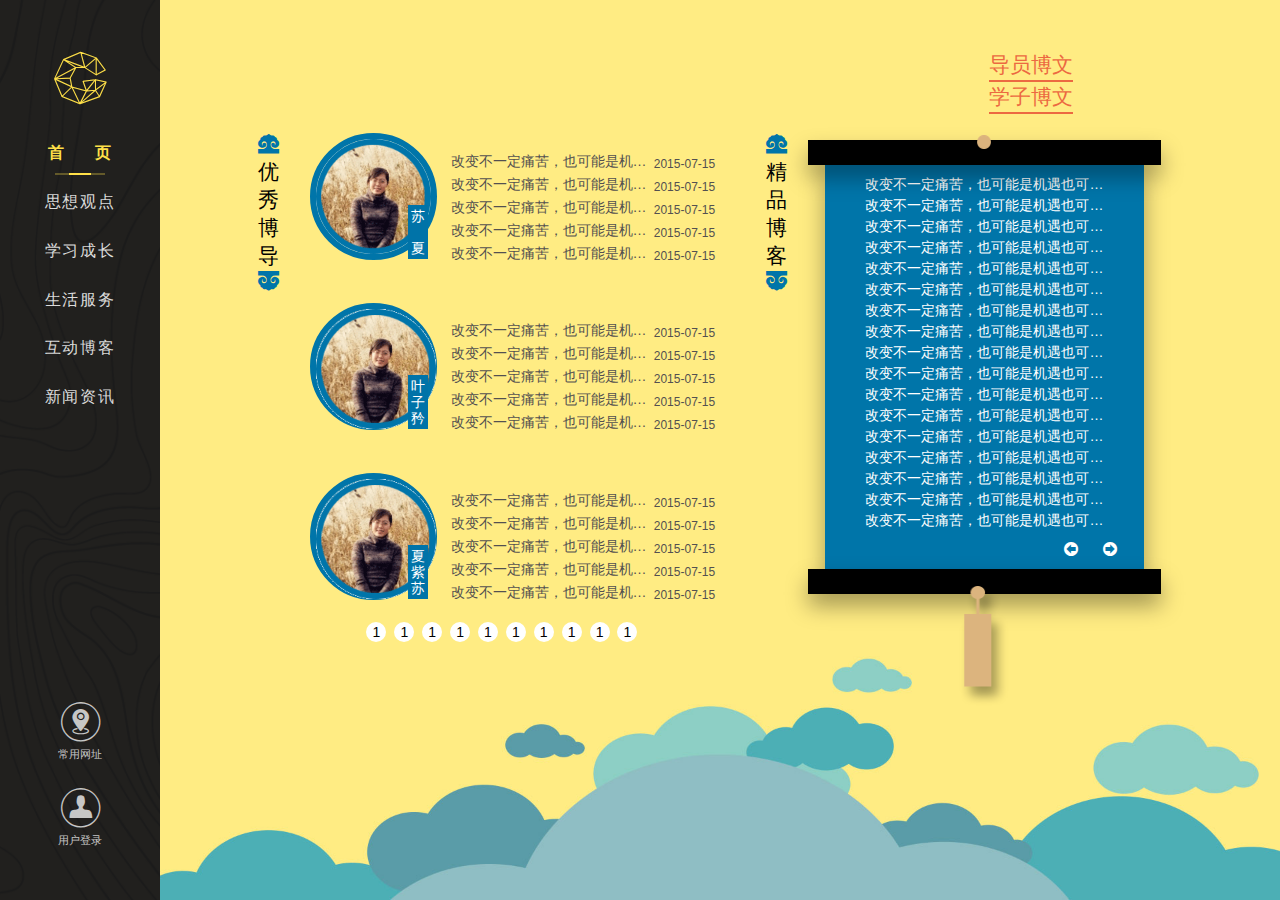
==== blog.html @ db9c63c5 "fix style blog" ====
<!DOCTYPE html>
<html lang="en">
<head>
  <meta charset="UTF-8">
  <meta http-equiv="X-UA-Compatible" content="IE=edge,chrome=1"/>
  <meta name="description" content="明理苑网络工作室"/>
  <meta name="keywords" content="明理苑,工大学子,学工部"/>
  <meta name="robots" content="index,follow"/>
  <meta name="viewport" content="initial-scale=1, maximum-scale=3, minimum-scale=1, user-scalable=no">
  <meta name="format-detection" content="telphone=no, email=no"/>
  <meta name="renderer" content="webkit">
  <meta http-equiv="X-UA-Compatible" content="IE=edge">
  <meta name="HandheldFriendly" content="true">
  <meta name="MobileOptimized" content="320">   
  <title>工大学子</title>
  <link rel="icon" href="images/index/favicon.ico">
  <link rel="stylesheet" href="css/style.css">
  <link rel="stylesheet" href="css/normalize.css">
  <link rel="stylesheet" href="css/font.css">
  <link rel="stylesheet" href="css/nav.css">
  <link rel="stylesheet" href="css/blog.css">
</head>
<body>
  <div class="nav">
    <div class="nav-logo">
      <a class="logo" href="#">
        <span class="icon-icon-logo" class="transition"></span>
      </a>
    </div>
    <ul>
      <li>
        <a href="index.html" id="active">首&nbsp;&nbsp;&nbsp;&nbsp;&nbsp;页</a>
        <span><span></span></span>
      </li>
      <li><a href="idea.html">思想观点</a></li>
      <li><a href="study.html">学习成长</a></li>
      <li><a href="service.html">生活服务</a></li>
      <li><a href="blog.html">互动博客</a></li>
      <li><a href="info.html">新闻资讯</a></li>
    </ul>
    <div class="nav-other">
      <a class="nav-other-one" href="special.html">
        <!-- <img src="./images/nav/sites.png" /> -->
        <span class="icon-icon-nav" id="other-icon"></span>
        <span>常用网址</span>
      </a>
      <a class="nav-other-one" href="#">
       <!--  <img src="./images/nav/user-login.png"/> -->
        <span class="icon-icon-user" id="other-icon"></span>
        <span>用户登录</span>
      </a>
    </div>
  </div>

  <div class="content m-content">
    <div class="m-main">
      <div class="m-toggle">
        <ul>
          <li>导员博文</li>
          <li>学子博文</li>
        </ul>
      </div>
      <div class="clearfloat"></div>
      <div class="m-main-content">
        <div class="m-left">
          <div class="m-blog-title">
            <span class="icon-icon-title-up icon-color"></span>
            <span>优秀博导</span>
            <span class="icon-icon-title-down icon-color"></span>
          </div>
          <div class="m-blog">
            <div class="m-blog-box">
              <div class="m-blog-content">
                <div class="m-blog-info">
                  <!-- <img class="m-blog-pic" src="images/blog/zhaopian.png"> -->
                  <div class="m-blog-name">
                    苏<br><br>夏
                  </div>
                </div>
                <div class="m-blog-list">
                  <ul>
                    <li>
                      <div class="m-blog-summary">
                        <span>改变不一定痛苦，也可能是机遇也可能是机遇</span>
                      </div>
                      <span class="m-blog-time">2015-07-15</span>
                    </li>
                    <li>
                      <div class="m-blog-summary">
                      <span>改变不一定痛苦，也可能是机遇也可能是机遇</span>
                      </div>
                      <span class="m-blog-time">2015-07-15</span>
                    </li>
                    <li>
                      <div class="m-blog-summary">
                      <span>改变不一定痛苦，也可能是机遇也可能是机遇</span>
                      </div>
                      <span class="m-blog-time">2015-07-15</span>
                    </li>
                    <li>
                      <div class="m-blog-summary">
                      <span>改变不一定痛苦，也可能是机遇也可能是机遇</span>
                      </div>
                      <span class="m-blog-time">2015-07-15</span>
                    </li>
                    <li>
                      <div class="m-blog-summary">
                      <span>改变不一定痛苦，也可能是机遇也可能是机遇</span>
                      </div>
                      <span class="m-blog-time">2015-07-15</span>
                    </li>
                  </ul>
                </div>
                <div class="clearfloat"></div>
              </div>
              <div class="m-blog-content">
                <div class="m-blog-info">
                  <img class="m-blog-pic" src="images/blog/zhaopian.png">
                  <div class="m-blog-name">
                    叶子矜
                  </div>
                </div>
                <div class="m-blog-list">
                  <ul>
                    <li>
                      <div class="m-blog-summary">
                      <span>改变不一定痛苦，也可能是机遇也可能是机遇</span>
                      </div>
                      <span class="m-blog-time">2015-07-15</span>
                    </li>
                    <li>
                      <div class="m-blog-summary">
                      <span>改变不一定痛苦，也可能是机遇也可能是机遇</span>
                      </div>
                      <span class="m-blog-time">2015-07-15</span>
                    </li>
                    <li>
                      <div class="m-blog-summary">
                      <span>改变不一定痛苦，也可能是机遇也可能是机遇</span>
                      </div>
                      <span class="m-blog-time">2015-07-15</span>
                    </li>
                    <li>
                      <div class="m-blog-summary">
                      <span>改变不一定痛苦，也可能是机遇也可能是机遇</span>
                      </div>
                      <span class="m-blog-time">2015-07-15</span>
                    </li>
                    <li>
                      <div class="m-blog-summary">
                      <span>改变不一定痛苦，也可能是机遇也可能是机遇</span>
                      </div>
                      <span class="m-blog-time">2015-07-15</span>
                    </li>
                  </ul>
                </div>
              </div>
              <div class="m-blog-content">
                <div class="m-blog-info">
                  <img class="m-blog-pic" src="images/blog/zhaopian.png">
                  <div class="m-blog-name">
                    夏紫苏
                  </div>
                </div>
                <div class="m-blog-list">
                  <ul>
                    <li>
                      <div class="m-blog-summary">
                      <span>改变不一定痛苦，也可能是机遇也可能是机遇</span>
                      </div>
                      <span class="m-blog-time">2015-07-15</span>
                    </li>
                    <li>
                      <div class="m-blog-summary">
                      <span>改变不一定痛苦，也可能是机遇也可能是机遇</span>
                      </div>
                      <span class="m-blog-time">2015-07-15</span>
                    </li>
                    <li>
                      <div class="m-blog-summary">
                      <span>改变不一定痛苦，也可能是机遇也可能是机遇</span>
                      </div>
                      <span class="m-blog-time">2015-07-15</span>
                    </li>
                    <li>
                      <div class="m-blog-summary">
                      <span>改变不一定痛苦，也可能是机遇也可能是机遇</span>
                      </div>
                      <span class="m-blog-time">2015-07-15</span>
                    </li>
                    <li>
                      <div class="m-blog-summary">
                      <span>改变不一定痛苦，也可能是机遇也可能是机遇</span>
                      </div>
                      <span class="m-blog-time">2015-07-15</span>
                    </li>
                  </ul>
                </div>
              </div>
            </div>
            <p class="m-blog-num">
              <span>1</span>
              <span>1</span>
              <span>1</span>
              <span>1</span>
              <span>1</span>
              <span>1</span>
              <span>1</span>
              <span>1</span>
              <span>1</span>
              <span>1</span>
            </p>
          </div>  
        </div>
        <div class="m-right">
          <div class="m-blog-title">
            <span class="icon-icon-title-up icon-color"></span>
            <span>精品博客</span>
            <span class="icon-icon-title-down icon-color"></span>
          </div>
          <div class="m-blog m-blog-news">
            <div class="m-news">
              <div class="m-news-axis">
                <img class="m-news-cicle" src="images/idea/circle.png">
              </div>
              <div class="m-news-content">
                <ul> 
                  <li class="m-blog-summary m-news-title">改变不一定痛苦，也可能是机遇也可能是机遇</li>  
                  <li class="m-blog-summary m-news-title">改变不一定痛苦，也可能是机遇也可能是机遇</li>  
                  <li class="m-blog-summary m-news-title">改变不一定痛苦，也可能是机遇也可能是机遇</li>  
                  <li class="m-blog-summary m-news-title">改变不一定痛苦，也可能是机遇也可能是机遇</li>  
                  <li class="m-blog-summary m-news-title">改变不一定痛苦，也可能是机遇也可能是机遇</li>  
                  <li class="m-blog-summary m-news-title">改变不一定痛苦，也可能是机遇也可能是机遇</li>  
                  <li class="m-blog-summary m-news-title">改变不一定痛苦，也可能是机遇也可能是机遇</li>
                  <li class="m-blog-summary m-news-title">改变不一定痛苦，也可能是机遇也可能是机遇</li>
                  <li class="m-blog-summary m-news-title">改变不一定痛苦，也可能是机遇也可能是机遇</li>
                  <li class="m-blog-summary m-news-title">改变不一定痛苦，也可能是机遇也可能是机遇</li>
                  <li class="m-blog-summary m-news-title">改变不一定痛苦，也可能是机遇也可能是机遇</li>
                  <li class="m-blog-summary m-news-title">改变不一定痛苦，也可能是机遇也可能是机遇</li>
                  <li class="m-blog-summary m-news-title">改变不一定痛苦，也可能是机遇也可能是机遇</li>
                  <li class="m-blog-summary m-news-title">改变不一定痛苦，也可能是机遇也可能是机遇</li>
                  <li class="m-blog-summary m-news-title">改变不一定痛苦，也可能是机遇也可能是机遇</li>
                  <li class="m-blog-summary m-news-title">改变不一定痛苦，也可能是机遇也可能是机遇</li>
                  <li class="m-blog-summary m-news-title">改变不一定痛苦，也可能是机遇也可能是机遇</li>
                </ul>
                <div class="m-news-page">
                  <span class="icon-icon-enter-left">&nbsp;&nbsp;&nbsp;</span>
                  <span class="icon-icon-enter-right">&nbsp;&nbsp;</span>
                </div>  
              </div>
              <div class="m-news-down">
                <div class="m-news-axis"></div>
                <img class="m-news-silk" src="images/idea/silk.png">
              </div>
            </div>
        </div>
          </div>  
        </div>
        <div class="clearfloat"></div>
      </div>
    </div>
  </div>
</body>
<script src="./js/jquery-1.11.3.min.js"></script>
<script src="js/index.js"></script>
</html>
---- css/style.css ----
@font-face {
	font-family: 'icomoon';
	src:url('fonts/icomoon.eot?7fspjt');
	src:url('fonts/icomoon.eot?7fspjt#iefix') format('embedded-opentype'),
		url('fonts/icomoon.ttf?7fspjt') format('truetype'),
		url('fonts/icomoon.woff?7fspjt') format('woff'),
		url('fonts/icomoon.svg?7fspjt#icomoon') format('svg');
	font-weight: normal;
	font-style: normal;
}

[class^="icon-"], [class*=" icon-"] {
	font-family: 'icomoon';
	speak: none;
	font-style: normal;
	font-weight: normal;
	font-variant: normal;
	text-transform: none;
	line-height: 1;

	/* Better Font Rendering =========== */
	-webkit-font-smoothing: antialiased;
	-moz-osx-font-smoothing: grayscale;
}

.icon-icon-enter-left:before {
	content: "\e80c";
}
.icon-icon-nav:before {
	content: "\e837";
}
.icon-icon-user:before {
	content: "\e839";
}
.icon-icon-logo:before {
	content: "\e836";
}
.icon-bg-biao:before {
	content: "\e800";
}
.icon-bg-hong:before {
	content: "\e801";
}
.icon-bg-qing:before {
	content: "\e802";
}
.icon-bg-siren:before {
	content: "\e803";
}
.icon-bg-xian:before {
	content: "\e804";
}
.icon-bg-yi:before {
	content: "\e805";
}
.icon-bg-ying:before {
	content: "\e806";
}
.icon-flower-fuwu:before {
	content: "\e807";
}
.icon-flower-guandian:before {
	content: "\e808";
}
.icon-flower-hudong:before {
	content: "\e809";
}
.icon-flower-xuexi:before {
	content: "\e80a";
}
.icon-flower-zixun:before {
	content: "\e80b";
}
.icon-icon-enter-right:before {
	content: "\e80d";
}
.icon-icon-title-down:before {
	content: "\e80e";
}
.icon-icon-title-left:before {
	content: "\e80f";
}
.icon-icon-title-right:before {
	content: "\e810";
}
.icon-icon-title-up:before {
	content: "\e811";
}
.icon-logo:before {
	content: "\e812";
}
.icon-wave-back .path1:before {
	content: "\e813";
	color: rgb(126, 206, 244);
}
.icon-wave-back .path2:before {
	content: "\e814";
	margin-left: -1em;
	color: rgb(0, 104, 183);
}
.icon-wave-back .path3:before {
	content: "\e815";
	margin-left: -1em;
	color: rgb(126, 206, 244);
}
.icon-wave-back .path4:before {
	content: "\e816";
	margin-left: -1em;
	color: rgb(0, 104, 183);
}
.icon-wave-back .path5:before {
	content: "\e817";
	margin-left: -1em;
	color: rgb(126, 206, 244);
}
.icon-wave-back .path6:before {
	content: "\e818";
	margin-left: -1em;
	color: rgb(0, 104, 183);
}
.icon-wave-back .path7:before {
	content: "\e819";
	margin-left: -1em;
	color: rgb(126, 206, 244);
}
.icon-wave-back .path8:before {
	content: "\e81a";
	margin-left: -1em;
	color: rgb(0, 104, 183);
}
.icon-wave-back .path9:before {
	content: "\e81b";
	margin-left: -1em;
	color: rgb(126, 206, 244);
}
.icon-wave-back .path10:before {
	content: "\e81c";
	margin-left: -1em;
	color: rgb(0, 104, 183);
}
.icon-wave-back .path11:before {
	content: "\e81d";
	margin-left: -1em;
	color: rgb(126, 206, 244);
}
.icon-wave-back .path12:before {
	content: "\e83a";
	margin-left: -1em;
	color: rgb(0, 104, 183);
}
.icon-wave-front .path1:before {
	content: "\e81e";
	color: rgb(255, 255, 255);
}
.icon-wave-front .path2:before {
	content: "\e81f";
	margin-left: -1em;
	color: rgb(0, 183, 238);
}
.icon-wave-front .path3:before {
	content: "\e820";
	margin-left: -1em;
	color: rgb(255, 255, 255);
}
.icon-wave-front .path4:before {
	content: "\e821";
	margin-left: -1em;
	color: rgb(0, 183, 238);
}
.icon-wave-front .path5:before {
	content: "\e822";
	margin-left: -1em;
	color: rgb(255, 255, 255);
}
.icon-wave-front .path6:before {
	content: "\e823";
	margin-left: -1em;
	color: rgb(0, 183, 238);
}
.icon-wave-front .path7:before {
	content: "\e824";
	margin-left: -1em;
	color: rgb(255, 255, 255);
}
.icon-wave-front .path8:before {
	content: "\e825";
	margin-left: -1em;
	color: rgb(0, 183, 238);
}
.icon-wave-front .path9:before {
	content: "\e826";
	margin-left: -1em;
	color: rgb(255, 255, 255);
}
.icon-wave-front .path10:before {
	content: "\e827";
	margin-left: -1em;
	color: rgb(0, 183, 238);
}
.icon-wave-front .path11:before {
	content: "\e828";
	margin-left: -1em;
	color: rgb(255, 255, 255);
}
.icon-wave-front .path12:before {
	content: "\e829";
	margin-left: -1em;
	color: rgb(0, 183, 238);
}
.icon-wave-middle .path1:before {
	content: "\e82a";
	color: rgb(191, 234, 255);
}
.icon-wave-middle .path2:before {
	content: "\e82b";
	margin-left: -1em;
	color: rgb(68, 138, 202);
}
.icon-wave-middle .path3:before {
	content: "\e82c";
	margin-left: -1em;
	color: rgb(191, 234, 255);
}
.icon-wave-middle .path4:before {
	content: "\e82d";
	margin-left: -1em;
	color: rgb(68, 138, 202);
}
.icon-wave-middle .path5:before {
	content: "\e82e";
	margin-left: -1em;
	color: rgb(191, 234, 255);
}
.icon-wave-middle .path6:before {
	content: "\e82f";
	margin-left: -1em;
	color: rgb(68, 138, 202);
}
.icon-wave-middle .path7:before {
	content: "\e830";
	margin-left: -1em;
	color: rgb(191, 234, 255);
}
.icon-wave-middle .path8:before {
	content: "\e831";
	margin-left: -1em;
	color: rgb(68, 138, 202);
}
.icon-wave-middle .path9:before {
	content: "\e832";
	margin-left: -1em;
	color: rgb(191, 234, 255);
}
.icon-wave-middle .path10:before {
	content: "\e833";
	margin-left: -1em;
	color: rgb(68, 138, 202);
}
.icon-wave-middle .path11:before {
	content: "\e834";
	margin-left: -1em;
	color: rgb(191, 234, 255);
}
.icon-wave-middle .path12:before {
	content: "\e835";
	margin-left: -1em;
	color: rgb(68, 138, 202);
}
.icon-icon-arrow:before {
	content: "\e838";
}
---- css/font.css ----
/*
@author susan
@time 2015.10.11
@des mly hfut
*/
html {font-size:10px}

/*width query*/
@media screen and (min-width:1020px) and (max-width:1199px) {
    html {
        font-size: 10px
    }
}
  
@media screen and (min-width:1200px) and (max-width:1269px) {
    html {
        font-size: 11px
    }
}
 
@media screen and (min-width:1270px) and (max-width:1400px) {
    html {
        font-size: 12px
    }
}
 
@media screen and (min-width:1400px) and (max-width:1489px) {
    html {
        font-size: 13px
    }
}
 
@media screen and (min-width:1490px) and (max-width:1549px) {
    html {
        font-size: 13.5px
    }
}
 
@media screen and (min-width:1550px) and (max-width:1589px) {
    html {
        font-size: 14px
    }
}

@media screen and (min-width:1590px) and (max-width:1629px) {
    html {
        font-size: 14.5px
    }
}
 
@media screen and (min-width:1630px) and (max-width:1679px) {
    html {
        font-size: 15px
    }
}

@media screen and (min-width:1680px) and (max-width:1749px) {
    html {
        font-size: 15.5px
    }
}
 
@media screen and (min-width:1750px) and (min-height:810px) {
    html {
        font-size: 16px
    }
}

/*height query*/

@media screen and (min-height:0px) and (max-height:719px) {
    html {
        font-size: 10px
    }
}
  
@media screen and (min-height:720px) and (max-height:759px) {
    html {
        font-size: 11px
    }
}
 
@media screen and (min-height:760px) and (max-height:799px) {
    html {
        font-size: 12px
    }
}
 
@media screen and (min-height:800px) and (max-height:839px) {
    html {
        font-size: 13px
    }
}
 
@media screen and (min-height:840px) and (max-height:879px) {
    html {
        font-size: 13.5px
    }
}
 
@media screen and (min-height:880px) and (max-height:919px) {
    html {
        font-size: 14px
    }
}

@media screen and (min-height:920px) and (max-height:959px) {
    html {
        font-size: 14.5px
    }
}
  
@media screen and (min-height:960px) and (max-height:999px) {
    html {
        font-size: 15px
    }
}

@media screen and (min-height:1000px) and (max-height:1039px) {
    html {
        font-size: 15.5px
    }
}
 
@media screen and (min-height:1040px) {
    html {
        font-size: 16px
    }
}
---- css/nav.css ----
/*
@author yu
@time 2015.10.3
@des mly hfut
*/
/*
@changed by susan
@time 2015.10.11
@des mly hfut
*/
/*common css*/
html, body{width:100%;height:100%;/*min-height:700px;min-width:1200px;*/}
body{font-family: 'Microsoft YaHei', 'Source Sans Pro', 'Helvetica Neue', Helvetica, Arial, sans-serif;}
ul,li{list-style:none;}
a{text-decoration:none;}
/*page*/
.nav{
	width:12.5%;
	height:100%;
	background-image:url(../images/nav/nav_bg.png);
	background-size:cover;
	color:#bbb;float:left;
	position:relative;
	text-align: center;
}
.content{
	width:87.5%;
	height:100%;
	/*float:left;*/
	background-color:#eae4d4;
	margin-left: 12.5%;
	overflow: auto;
}
.main{
	margin:0 10%;
	width:80%;
	height:100%;
}
/*nav*/
.nav-logo{
	display:table;
	width:100%;
	height:11.58%;
}
.logo{
/*	margin:0 auto;
	margin-top:20.86%;
	height:10.5%;*/
	display:table-cell;
	vertical-align:bottom;
}
/*.logo img{
	width:48px;
	height:48px;
}*/
.logo span{
	font-family: 'icomoon';
	font-size:3.75em;
	color:#ffe048;
}
.nav ul{
	padding-left:0;
	margin-top:25%;
	margin-bottom: 0%;
	width:100%;
	height:38.42%;
}
.nav ul li{
	font-size:1.125em;
	font-weight: 200;
	text-align:center;
	margin:0 auto;
	margin-bottom:10.96%;
	width:100%;
	height:9.04%;
}
.nav ul li a{
	margin: 0 auto;
	display:block;
	width:inherit;
	height:inherit;
	color:rgba(255,255,255,0.85);
	line-height: 1.125em;
	letter-spacing: 0.1em;
	height: 90.91%;
	width: 100%;
}
.nav ul li span{
	margin: 0 auto;
	display:block;
	height: 9.09%;
	width: 31%;	
	background-color: rgba(255,224,72,0.3);
}
.nav ul li span span{
	margin: 0 auto;
	display:block;
	height: 100%;
	width: 43.75%;	
	background-color: #ffe048;
}
.nav ul li a:hover{
	color: #fff;
}
.nav-other{
	width: 100%;
	height: 19.37%;
	position:absolute;
	bottom:2.62%;
	left:0;
}
.nav-other-one{
	color:rgba(255,255,255,0.75);
	width:100%;
	margin:0 auto;
	text-align:center;
	height:43.75%;
	margin-bottom:6.25%;
	display:block;
}
.nav-other-one:hover{
	color: #fff;
}

/*.nav-other-one img{
	width:38px;
	height:38px;
	margin:0 auto;
	margin-bottom:3px;
}*/
.nav-other-one span{
	display: block;
	font-size:0.75em;
	margin-left:0px;
	margin-bottom: 4.17%
}
.transition{
	transition:all 1s ease-in-out;
	-o-transition:all 1s ease-in-out;
	-ms-transition:all 1s ease-in-out;
	-moz-transition:all 1s ease-in-out;
	-webkit-transition:all 1s ease-in-out;
}
#other-icon{
	font-family: 'icomoon';
	font-size: 2.8125em;
}
#active{
	font-weight: 700;
	color:#ffe048;
}
---- css/blog.css ----
.m-content{
	background-color: #ffec83;
	background-image: url(../images/blog/yunduo.jpg);
	background-size: 100%;
	background-repeat: no-repeat;
	background-position: bottom left;
}
.m-main{
	/*height:82%;*/
	margin:4.47% 8.75% 0 8.75%;
	/*background-color: white;*/
}
.m-toggle{
	float:right;
	width:22%;
}
.clearfloat{
	clear:both;
}
.m-toggle ul{
	margin:0;
	padding:0;
	height:100%;
}
.m-toggle ul li{
	float:left;
	height:100%;
	margin:0 5%;
	font-size: 1.5rem;
	line-height: 30px;
	color:#ec6941;
	cursor: pointer;
	border-bottom:2px solid #ec6941;
}
.m-toggle ul li:hover{
	color:#0075a9;
	border-bottom:2px solid #0075a9;
}
.m-main-content{
	width:100%;
	margin-top:2%;
	/*background-color: red;*/
}
.m-left{
	float:left;
	width:55%;
	height:100%;
	/*background-color: blue;*/
}
.m-right{
	float:right;
	width:45%;
	height:100%;
	/*background-color: green;*/
	display: inline-block;
}
.m-blog-title{
	float:left;
	width:5%;
	height:100%;
	font-size: 1.5rem;
	/*font-weight: bold;*/
	display: inline-block;
}
.icon-color{
	color:#0075a9;
}
.m-blog{
	float:left;
	width:86%;
	/*background-color:pink;*/
}
.m-blog-news{
	width:85%;
	margin-left: 5%;
}
.m-blog-box{
	/*height:470px;*/
	overflow: hidden;	
}
.m-blog-content{
	float:right;
	width:94%;
	height:28%;
	margin-bottom:8%;
}
.m-blog-content:last-child{
	margin-bottom:0;
}
.m-blog-info{
	position:relative;
	width:115px;
	height:115px;
	background-image: url(../images/blog/zhaopian.png);
	background-size: cover;
	background-position: 50% 50%;
	border:6px solid #0075a9 ;
	border-radius: 50%;
	display:inline-block;
}
.m-blog-pic{
	width:120px;
}
.m-blog-name{
	position:absolute;
	right:3px;
	bottom:-5px;
	width:14px;
	padding:3px;
	font-size: 14px;
	line-height: 16px;
	color:white;
	background-color: #0073A8;
}
.m-blog-list{
	/*width:66%;*/
	width:calc(100% - 145px);
	margin-left: 10px;
	display:inline-block;
}
.m-blog-list ul{
	margin:0;
	padding:0;
}
.m-blog-list ul li{
	width:100%;
	height:23px;
	color:#535050;
}
.m-blog-summary{
	width:75%;
	font-size: 1rem;
	line-height: 1rem;
	white-space:nowrap; 
	text-overflow:ellipsis;
	display: inline-block;
	overflow:hidden; 
	cursor: pointer;
}
.m-blog-summary:hover{
	color:black;
}
.m-blog-time{
	font-size: 12px;
	line-height: 14px;
	cursor: pointer;
}
.m-blog-num{
	text-align: center;
	/*margin-top:0;*/
}
.m-blog-num span{
	width:20px;
	height:20px;
	margin:0 2px;
	font-size: 14px;
	line-height: 20px;
	text-align: center;
	background-color: white;
	border-radius: 50%;
	display:inline-block;
	cursor: pointer;
}
.m-blog-num span:hover{
	background-color: #0073A8;
}
.m-news{
	position: relative;
	width:100%;
	height:100%;
	margin:7px auto 0 auto;
	/*box-shadow: 7px 12px 24px 0 black;*/
}
.m-news-axis{
	position: relative;
	width:100%;
	height:25px;
	background-color: black;
	box-shadow: 0px 12px 22px 0px rgba(0,0,0,0.35)
}
.m-news-cicle{
	position: absolute;
	top:-5px;
	left:50%;
    width: 20px;
    height: 14px;
    margin-left: -10px;
}
.m-news-content{
	width:90%;
	margin: auto;
	padding:3% 0;
	background-color: #0075a9;
	box-shadow: 0px 12px 22px 0px rgba(0,0,0,0.35)	
}
.m-news-content ul{
	margin:0;
	list-style: disc;
}
.m-news-title{
	width:90%;
	color:white;
	line-height: 18px;	
}
.m-news-down{
	position: relative;	
}
.m-news-silk{
	position: relative;
	left:50%;
	top:-8px;
	width:50px;
	height:120px;
	margin-left: -25px;
}
.m-news-page{
	margin-top: 10px;
	margin-left: 75%;
	color:white;
	cursor: pointer;
}
.m-news-page span:hover{
	color:#2FDD2A;
}
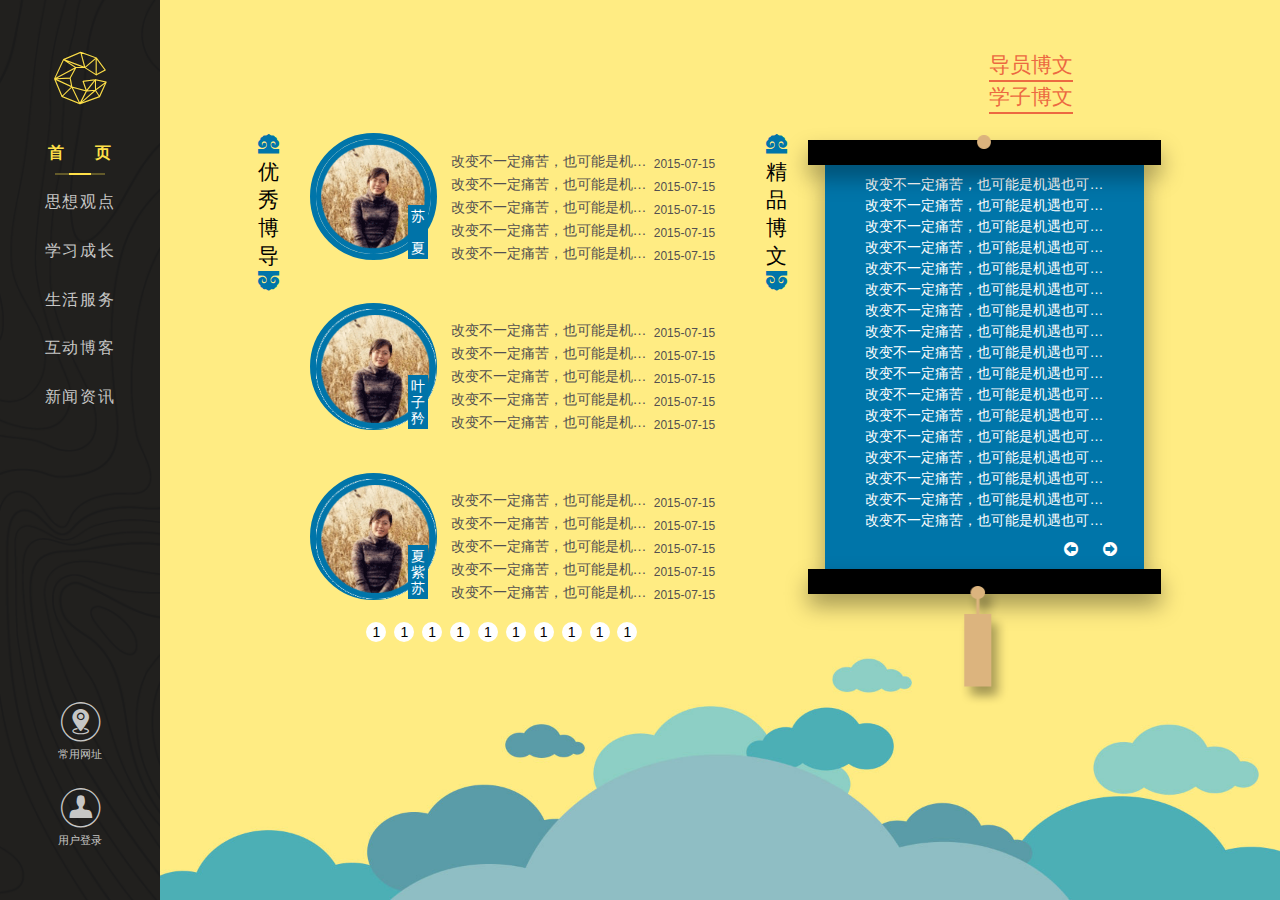
==== commit 33350a85: "finish layout of blog" ====
--- a/blog.html
+++ b/blog.html
@@ -212,10 +212,121 @@
             </p>
           </div>  
         </div>
+        <div class="m-student">
+          <div class="m-blog-title">
+            <span class="icon-icon-title-up icon-color"></span>
+            <span>优秀博导</span>
+            <span class="icon-icon-title-down icon-color"></span>
+          </div>
+          <div class="m-student-content">
+            <div class="m-student-box">
+              <div class="m-student-axis-left"></div>
+              <div class="m-student-axis-right"></div>
+              <div class="m-student-list">
+                <ul>
+                  <li>
+                    <div class="m-blog-summary">
+                      <span>改变不一定痛苦，也可能是机遇也可能是机遇</span>
+                    </div>
+                    <span class="m-blog-time">2015-07-15</span>
+                  </li>
+                  <li>
+                    <div class="m-blog-summary">
+                      <span>改变不一定痛苦，也可能是机遇也可能是机遇</span>
+                    </div>
+                    <span class="m-blog-time">2015-07-15</span>
+                  </li>
+                  <li>
+                  <li>
+                    <div class="m-blog-summary">
+                      <span>改变不一定痛苦，也可能是机遇也可能是机遇</span>
+                    </div>
+                    <span class="m-blog-time">2015-07-15</span>
+                  </li>
+                  <li>
+                    <div class="m-blog-summary">
+                      <span>改变不一定痛苦，也可能是机遇也可能是机遇</span>
+                    </div>
+                    <span class="m-blog-time">2015-07-15</span>
+                  </li>
+                  <li>
+                    <div class="m-blog-summary">
+                      <span>改变不一定痛苦，也可能是机遇也可能是机遇</span>
+                    </div>
+                    <span class="m-blog-time">2015-07-15</span>
+                  </li>
+                  <li>
+                    <div class="m-blog-summary">
+                      <span>改变不一定痛苦，也可能是机遇也可能是机遇</span>
+                    </div>
+                    <span class="m-blog-time">2015-07-15</span>
+                  </li>
+                  <li>
+                    <div class="m-blog-summary">
+                      <span>改变不一定痛苦，也可能是机遇也可能是机遇</span>
+                    </div>
+                    <span class="m-blog-time">2015-07-15</span>
+                  </li>
+                </ul>
+              </div>
+            </div>
+            <div class="m-student-box m-box-dis">
+              <div class="m-student-axis-left"></div>
+              <div class="m-student-axis-right"></div>
+              <div class="m-student-list">
+                <ul>
+                  <li>
+                    <div class="m-blog-summary">
+                      <span>改变不一定痛苦，也可能是机遇也可能是机遇</span>
+                    </div>
+                    <span class="m-blog-time">2015-07-15</span>
+                  </li>
+                  <li>
+                    <div class="m-blog-summary">
+                      <span>改变不一定痛苦，也可能是机遇也可能是机遇</span>
+                    </div>
+                    <span class="m-blog-time">2015-07-15</span>
+                  </li>
+                  <li>
+                  <li>
+                    <div class="m-blog-summary">
+                      <span>改变不一定痛苦，也可能是机遇也可能是机遇</span>
+                    </div>
+                    <span class="m-blog-time">2015-07-15</span>
+                  </li>
+                  <li>
+                    <div class="m-blog-summary">
+                      <span>改变不一定痛苦，也可能是机遇也可能是机遇</span>
+                    </div>
+                    <span class="m-blog-time">2015-07-15</span>
+                  </li>
+                  <li>
+                    <div class="m-blog-summary">
+                      <span>改变不一定痛苦，也可能是机遇也可能是机遇</span>
+                    </div>
+                    <span class="m-blog-time">2015-07-15</span>
+                  </li>
+                  <li>
+                    <div class="m-blog-summary">
+                      <span>改变不一定痛苦，也可能是机遇也可能是机遇</span>
+                    </div>
+                    <span class="m-blog-time">2015-07-15</span>
+                  </li>
+                  <li>
+                    <div class="m-blog-summary">
+                      <span>改变不一定痛苦，也可能是机遇也可能是机遇</span>
+                    </div>
+                    <span class="m-blog-time">2015-07-15</span>
+                  </li>
+                </ul>
+              </div>
+            </div>
+          </div>
+        </div>
         <div class="m-right">
           <div class="m-blog-title">
             <span class="icon-icon-title-up icon-color"></span>
-            <span>精品博客</span>
+            <span>精品博文</span>
             <span class="icon-icon-title-down icon-color"></span>
           </div>
           <div class="m-blog m-blog-news">
@@ -254,7 +365,6 @@
               </div>
             </div>
         </div>
-          </div>  
         </div>
         <div class="clearfloat"></div>
       </div>
@@ -262,5 +372,5 @@
   </div>
 </body>
 <script src="./js/jquery-1.11.3.min.js"></script>
-<script src="js/index.js"></script>
+<script src="js/blog.js"></script>
 </html>--- a/css/style.css
+++ b/css/style.css
@@ -1,10 +1,10 @@
 @font-face {
 	font-family: 'icomoon';
-	src:url('fonts/icomoon.eot?7fspjt');
-	src:url('fonts/icomoon.eot?7fspjt#iefix') format('embedded-opentype'),
-		url('fonts/icomoon.ttf?7fspjt') format('truetype'),
-		url('fonts/icomoon.woff?7fspjt') format('woff'),
-		url('fonts/icomoon.svg?7fspjt#icomoon') format('svg');
+	src:url('fonts/icomoon.eot?iumcha');
+	src:url('fonts/icomoon.eot?iumcha#iefix') format('embedded-opentype'),
+		url('fonts/icomoon.ttf?iumcha') format('truetype'),
+		url('fonts/icomoon.woff?iumcha') format('woff'),
+		url('fonts/icomoon.svg?iumcha#icomoon') format('svg');
 	font-weight: normal;
 	font-style: normal;
 }
@@ -23,6 +23,15 @@
 	-moz-osx-font-smoothing: grayscale;
 }
 
+.icon-wave-bg:before {
+	content: "\e813";
+}
+.icon-wave-front:before {
+	content: "\e81e";
+}
+.icon-icon-arrow:before {
+	content: "\e838";
+}
 .icon-icon-enter-left:before {
 	content: "\e80c";
 }
@@ -89,184 +98,4 @@
 .icon-logo:before {
 	content: "\e812";
 }
-.icon-wave-back .path1:before {
-	content: "\e813";
-	color: rgb(126, 206, 244);
-}
-.icon-wave-back .path2:before {
-	content: "\e814";
-	margin-left: -1em;
-	color: rgb(0, 104, 183);
-}
-.icon-wave-back .path3:before {
-	content: "\e815";
-	margin-left: -1em;
-	color: rgb(126, 206, 244);
-}
-.icon-wave-back .path4:before {
-	content: "\e816";
-	margin-left: -1em;
-	color: rgb(0, 104, 183);
-}
-.icon-wave-back .path5:before {
-	content: "\e817";
-	margin-left: -1em;
-	color: rgb(126, 206, 244);
-}
-.icon-wave-back .path6:before {
-	content: "\e818";
-	margin-left: -1em;
-	color: rgb(0, 104, 183);
-}
-.icon-wave-back .path7:before {
-	content: "\e819";
-	margin-left: -1em;
-	color: rgb(126, 206, 244);
-}
-.icon-wave-back .path8:before {
-	content: "\e81a";
-	margin-left: -1em;
-	color: rgb(0, 104, 183);
-}
-.icon-wave-back .path9:before {
-	content: "\e81b";
-	margin-left: -1em;
-	color: rgb(126, 206, 244);
-}
-.icon-wave-back .path10:before {
-	content: "\e81c";
-	margin-left: -1em;
-	color: rgb(0, 104, 183);
-}
-.icon-wave-back .path11:before {
-	content: "\e81d";
-	margin-left: -1em;
-	color: rgb(126, 206, 244);
-}
-.icon-wave-back .path12:before {
-	content: "\e83a";
-	margin-left: -1em;
-	color: rgb(0, 104, 183);
-}
-.icon-wave-front .path1:before {
-	content: "\e81e";
-	color: rgb(255, 255, 255);
-}
-.icon-wave-front .path2:before {
-	content: "\e81f";
-	margin-left: -1em;
-	color: rgb(0, 183, 238);
-}
-.icon-wave-front .path3:before {
-	content: "\e820";
-	margin-left: -1em;
-	color: rgb(255, 255, 255);
-}
-.icon-wave-front .path4:before {
-	content: "\e821";
-	margin-left: -1em;
-	color: rgb(0, 183, 238);
-}
-.icon-wave-front .path5:before {
-	content: "\e822";
-	margin-left: -1em;
-	color: rgb(255, 255, 255);
-}
-.icon-wave-front .path6:before {
-	content: "\e823";
-	margin-left: -1em;
-	color: rgb(0, 183, 238);
-}
-.icon-wave-front .path7:before {
-	content: "\e824";
-	margin-left: -1em;
-	color: rgb(255, 255, 255);
-}
-.icon-wave-front .path8:before {
-	content: "\e825";
-	margin-left: -1em;
-	color: rgb(0, 183, 238);
-}
-.icon-wave-front .path9:before {
-	content: "\e826";
-	margin-left: -1em;
-	color: rgb(255, 255, 255);
-}
-.icon-wave-front .path10:before {
-	content: "\e827";
-	margin-left: -1em;
-	color: rgb(0, 183, 238);
-}
-.icon-wave-front .path11:before {
-	content: "\e828";
-	margin-left: -1em;
-	color: rgb(255, 255, 255);
-}
-.icon-wave-front .path12:before {
-	content: "\e829";
-	margin-left: -1em;
-	color: rgb(0, 183, 238);
-}
-.icon-wave-middle .path1:before {
-	content: "\e82a";
-	color: rgb(191, 234, 255);
-}
-.icon-wave-middle .path2:before {
-	content: "\e82b";
-	margin-left: -1em;
-	color: rgb(68, 138, 202);
-}
-.icon-wave-middle .path3:before {
-	content: "\e82c";
-	margin-left: -1em;
-	color: rgb(191, 234, 255);
-}
-.icon-wave-middle .path4:before {
-	content: "\e82d";
-	margin-left: -1em;
-	color: rgb(68, 138, 202);
-}
-.icon-wave-middle .path5:before {
-	content: "\e82e";
-	margin-left: -1em;
-	color: rgb(191, 234, 255);
-}
-.icon-wave-middle .path6:before {
-	content: "\e82f";
-	margin-left: -1em;
-	color: rgb(68, 138, 202);
-}
-.icon-wave-middle .path7:before {
-	content: "\e830";
-	margin-left: -1em;
-	color: rgb(191, 234, 255);
-}
-.icon-wave-middle .path8:before {
-	content: "\e831";
-	margin-left: -1em;
-	color: rgb(68, 138, 202);
-}
-.icon-wave-middle .path9:before {
-	content: "\e832";
-	margin-left: -1em;
-	color: rgb(191, 234, 255);
-}
-.icon-wave-middle .path10:before {
-	content: "\e833";
-	margin-left: -1em;
-	color: rgb(68, 138, 202);
-}
-.icon-wave-middle .path11:before {
-	content: "\e834";
-	margin-left: -1em;
-	color: rgb(191, 234, 255);
-}
-.icon-wave-middle .path12:before {
-	content: "\e835";
-	margin-left: -1em;
-	color: rgb(68, 138, 202);
-}
-.icon-icon-arrow:before {
-	content: "\e838";
-}
 
--- a/css/nav.css
+++ b/css/nav.css
@@ -79,7 +79,7 @@
 	display:block;
 	width:inherit;
 	height:inherit;
-	color:rgba(255,255,255,0.85);
+	color:#C7C7C6;
 	line-height: 1.125em;
 	letter-spacing: 0.1em;
 	height: 90.91%;
@@ -90,7 +90,7 @@
 	display:block;
 	height: 9.09%;
 	width: 31%;	
-	background-color: rgba(255,224,72,0.3);
+	background-color:#635A2A;
 }
 .nav ul li span span{
 	margin: 0 auto;
@@ -110,7 +110,7 @@
 	left:0;
 }
 .nav-other-one{
-	color:rgba(255,255,255,0.75);
+	color:#C7C7C6;
 	width:100%;
 	margin:0 auto;
 	text-align:center;
--- a/css/blog.css
+++ b/css/blog.css
@@ -46,6 +46,7 @@
 	width:55%;
 	height:100%;
 	/*background-color: blue;*/
+	/*display:none;*/
 }
 .m-right{
 	float:right;
@@ -127,6 +128,9 @@
 	height:23px;
 	color:#535050;
 }
+.m-blog-list ul li:hover{
+	color:#0073A8;
+}
 .m-blog-summary{
 	width:75%;
 	font-size: 1rem;
@@ -136,9 +140,6 @@
 	display: inline-block;
 	overflow:hidden; 
 	cursor: pointer;
-}
-.m-blog-summary:hover{
-	color:black;
 }
 .m-blog-time{
 	font-size: 12px;
@@ -197,6 +198,9 @@
 	margin:0;
 	list-style: disc;
 }
+.m-news-content ul li:hover{
+	color:#3BD806;
+}
 .m-news-title{
 	width:90%;
 	color:white;
@@ -222,19 +226,80 @@
 .m-news-page span:hover{
 	color:#2FDD2A;
 }
-
-
-
-
-
-
-
-
-
-
-
-
-
-
-
-
+.m-student{
+	float:left;
+	width:55%;
+	/*height:570px;*/
+	/*background-color: blue;*/
+	display:none;
+}
+.m-student-content{
+	float:left;
+	width:82%;
+	height:100%;
+	margin:7px 4% 0 4%;
+	/*background-color:pink;*/
+}
+.m-student-box{
+	width:100%;
+	height:200px;
+	float:left;
+	/*background-color: red;*/
+}
+.m-student-axis-left{
+	float:left;
+	width:26px;
+	height:100%;
+	background-color: black;
+	box-shadow: -2px 0 20px #000;
+}
+.m-student-axis-right{
+	float:right;
+	width:26px;
+	height:100%;
+	background-color: black;
+	box-shadow: -2px 0 20px #000;
+}
+.m-student-list{
+	width:calc(100% - 52px);
+	height:calc(100% - 60px);
+	margin:15px 26px;
+	padding: 15px 0 ;
+	background-color: #8ccfc4;
+}
+.m-student-list ul{
+	margin: 0;
+	padding: 0;
+}
+.m-student-list ul li{
+	margin:0 8% 0 10%;
+	font-size: 1.2rem;
+	line-height: 1.8rem;
+	color:#004986;
+	white-space:nowrap; 
+	text-overflow:ellipsis;
+	overflow:hidden; 
+	cursor: pointer;
+}
+.m-student-list ul li:hover{
+	color:#C84E03;
+}
+.m-box-dis{
+	margin-top: 15%;
+}
+
+
+
+
+
+
+
+
+
+
+
+
+
+
+
+
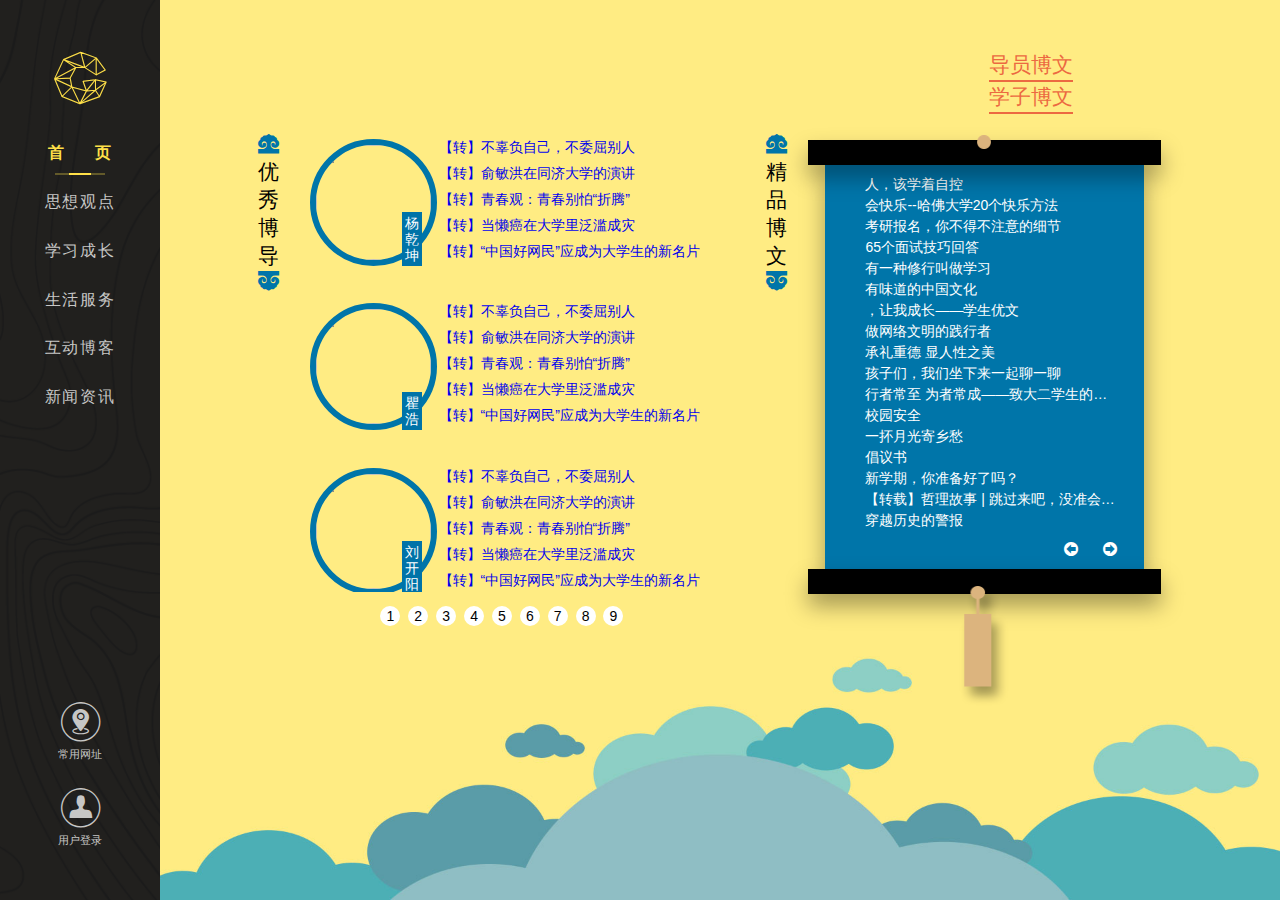
==== commit cb096f81: "add ajax" ====
--- a/blog.html
+++ b/blog.html
@@ -72,143 +72,51 @@
             <div class="m-blog-box">
               <div class="m-blog-content">
                 <div class="m-blog-info">
-                  <!-- <img class="m-blog-pic" src="images/blog/zhaopian.png"> -->
+                  <img class="m-blog-pic" src="">
                   <div class="m-blog-name">
-                    苏<br><br>夏
+                    <!-- 苏夏 -->
                   </div>
                 </div>
                 <div class="m-blog-list">
-                  <ul>
-                    <li>
-                      <div class="m-blog-summary">
-                        <span>改变不一定痛苦，也可能是机遇也可能是机遇</span>
-                      </div>
-                      <span class="m-blog-time">2015-07-15</span>
-                    </li>
-                    <li>
-                      <div class="m-blog-summary">
-                      <span>改变不一定痛苦，也可能是机遇也可能是机遇</span>
-                      </div>
-                      <span class="m-blog-time">2015-07-15</span>
-                    </li>
-                    <li>
-                      <div class="m-blog-summary">
-                      <span>改变不一定痛苦，也可能是机遇也可能是机遇</span>
-                      </div>
-                      <span class="m-blog-time">2015-07-15</span>
-                    </li>
-                    <li>
-                      <div class="m-blog-summary">
-                      <span>改变不一定痛苦，也可能是机遇也可能是机遇</span>
-                      </div>
-                      <span class="m-blog-time">2015-07-15</span>
-                    </li>
-                    <li>
-                      <div class="m-blog-summary">
-                      <span>改变不一定痛苦，也可能是机遇也可能是机遇</span>
-                      </div>
-                      <span class="m-blog-time">2015-07-15</span>
-                    </li>
-                  </ul>
+                  <ul></ul>
                 </div>
                 <div class="clearfloat"></div>
               </div>
               <div class="m-blog-content">
                 <div class="m-blog-info">
-                  <img class="m-blog-pic" src="images/blog/zhaopian.png">
+                  <img class="m-blog-pic" src="">
                   <div class="m-blog-name">
-                    叶子矜
+                    <!-- 苏夏 -->
                   </div>
                 </div>
                 <div class="m-blog-list">
-                  <ul>
-                    <li>
-                      <div class="m-blog-summary">
-                      <span>改变不一定痛苦，也可能是机遇也可能是机遇</span>
-                      </div>
-                      <span class="m-blog-time">2015-07-15</span>
-                    </li>
-                    <li>
-                      <div class="m-blog-summary">
-                      <span>改变不一定痛苦，也可能是机遇也可能是机遇</span>
-                      </div>
-                      <span class="m-blog-time">2015-07-15</span>
-                    </li>
-                    <li>
-                      <div class="m-blog-summary">
-                      <span>改变不一定痛苦，也可能是机遇也可能是机遇</span>
-                      </div>
-                      <span class="m-blog-time">2015-07-15</span>
-                    </li>
-                    <li>
-                      <div class="m-blog-summary">
-                      <span>改变不一定痛苦，也可能是机遇也可能是机遇</span>
-                      </div>
-                      <span class="m-blog-time">2015-07-15</span>
-                    </li>
-                    <li>
-                      <div class="m-blog-summary">
-                      <span>改变不一定痛苦，也可能是机遇也可能是机遇</span>
-                      </div>
-                      <span class="m-blog-time">2015-07-15</span>
-                    </li>
-                  </ul>
+                  <ul></ul>
                 </div>
+                <div class="clearfloat"></div>
               </div>
               <div class="m-blog-content">
                 <div class="m-blog-info">
-                  <img class="m-blog-pic" src="images/blog/zhaopian.png">
+                  <img class="m-blog-pic" src="">
                   <div class="m-blog-name">
-                    夏紫苏
+                    <!-- 苏夏 -->
                   </div>
                 </div>
                 <div class="m-blog-list">
-                  <ul>
-                    <li>
-                      <div class="m-blog-summary">
-                      <span>改变不一定痛苦，也可能是机遇也可能是机遇</span>
-                      </div>
-                      <span class="m-blog-time">2015-07-15</span>
-                    </li>
-                    <li>
-                      <div class="m-blog-summary">
-                      <span>改变不一定痛苦，也可能是机遇也可能是机遇</span>
-                      </div>
-                      <span class="m-blog-time">2015-07-15</span>
-                    </li>
-                    <li>
-                      <div class="m-blog-summary">
-                      <span>改变不一定痛苦，也可能是机遇也可能是机遇</span>
-                      </div>
-                      <span class="m-blog-time">2015-07-15</span>
-                    </li>
-                    <li>
-                      <div class="m-blog-summary">
-                      <span>改变不一定痛苦，也可能是机遇也可能是机遇</span>
-                      </div>
-                      <span class="m-blog-time">2015-07-15</span>
-                    </li>
-                    <li>
-                      <div class="m-blog-summary">
-                      <span>改变不一定痛苦，也可能是机遇也可能是机遇</span>
-                      </div>
-                      <span class="m-blog-time">2015-07-15</span>
-                    </li>
-                  </ul>
+                  <ul></ul>
                 </div>
+                <div class="clearfloat"></div>
               </div>
             </div>
             <p class="m-blog-num">
               <span>1</span>
-              <span>1</span>
-              <span>1</span>
-              <span>1</span>
-              <span>1</span>
-              <span>1</span>
-              <span>1</span>
-              <span>1</span>
-              <span>1</span>
-              <span>1</span>
+              <span>2</span>
+              <span>3</span>
+              <span>4</span>
+              <span>5</span>
+              <span>6</span>
+              <span>7</span>
+              <span>8</span>
+              <span>9</span>
             </p>
           </div>  
         </div>
@@ -223,102 +131,14 @@
               <div class="m-student-axis-left"></div>
               <div class="m-student-axis-right"></div>
               <div class="m-student-list">
-                <ul>
-                  <li>
-                    <div class="m-blog-summary">
-                      <span>改变不一定痛苦，也可能是机遇也可能是机遇</span>
-                    </div>
-                    <span class="m-blog-time">2015-07-15</span>
-                  </li>
-                  <li>
-                    <div class="m-blog-summary">
-                      <span>改变不一定痛苦，也可能是机遇也可能是机遇</span>
-                    </div>
-                    <span class="m-blog-time">2015-07-15</span>
-                  </li>
-                  <li>
-                  <li>
-                    <div class="m-blog-summary">
-                      <span>改变不一定痛苦，也可能是机遇也可能是机遇</span>
-                    </div>
-                    <span class="m-blog-time">2015-07-15</span>
-                  </li>
-                  <li>
-                    <div class="m-blog-summary">
-                      <span>改变不一定痛苦，也可能是机遇也可能是机遇</span>
-                    </div>
-                    <span class="m-blog-time">2015-07-15</span>
-                  </li>
-                  <li>
-                    <div class="m-blog-summary">
-                      <span>改变不一定痛苦，也可能是机遇也可能是机遇</span>
-                    </div>
-                    <span class="m-blog-time">2015-07-15</span>
-                  </li>
-                  <li>
-                    <div class="m-blog-summary">
-                      <span>改变不一定痛苦，也可能是机遇也可能是机遇</span>
-                    </div>
-                    <span class="m-blog-time">2015-07-15</span>
-                  </li>
-                  <li>
-                    <div class="m-blog-summary">
-                      <span>改变不一定痛苦，也可能是机遇也可能是机遇</span>
-                    </div>
-                    <span class="m-blog-time">2015-07-15</span>
-                  </li>
-                </ul>
+                <ul></ul>
               </div>
             </div>
             <div class="m-student-box m-box-dis">
               <div class="m-student-axis-left"></div>
               <div class="m-student-axis-right"></div>
               <div class="m-student-list">
-                <ul>
-                  <li>
-                    <div class="m-blog-summary">
-                      <span>改变不一定痛苦，也可能是机遇也可能是机遇</span>
-                    </div>
-                    <span class="m-blog-time">2015-07-15</span>
-                  </li>
-                  <li>
-                    <div class="m-blog-summary">
-                      <span>改变不一定痛苦，也可能是机遇也可能是机遇</span>
-                    </div>
-                    <span class="m-blog-time">2015-07-15</span>
-                  </li>
-                  <li>
-                  <li>
-                    <div class="m-blog-summary">
-                      <span>改变不一定痛苦，也可能是机遇也可能是机遇</span>
-                    </div>
-                    <span class="m-blog-time">2015-07-15</span>
-                  </li>
-                  <li>
-                    <div class="m-blog-summary">
-                      <span>改变不一定痛苦，也可能是机遇也可能是机遇</span>
-                    </div>
-                    <span class="m-blog-time">2015-07-15</span>
-                  </li>
-                  <li>
-                    <div class="m-blog-summary">
-                      <span>改变不一定痛苦，也可能是机遇也可能是机遇</span>
-                    </div>
-                    <span class="m-blog-time">2015-07-15</span>
-                  </li>
-                  <li>
-                    <div class="m-blog-summary">
-                      <span>改变不一定痛苦，也可能是机遇也可能是机遇</span>
-                    </div>
-                    <span class="m-blog-time">2015-07-15</span>
-                  </li>
-                  <li>
-                    <div class="m-blog-summary">
-                      <span>改变不一定痛苦，也可能是机遇也可能是机遇</span>
-                    </div>
-                    <span class="m-blog-time">2015-07-15</span>
-                  </li>
-                </ul>
+                <ul></ul>
               </div>
             </div>
           </div>
@@ -336,23 +156,23 @@
               </div>
               <div class="m-news-content">
                 <ul> 
-                  <li class="m-blog-summary m-news-title">改变不一定痛苦，也可能是机遇也可能是机遇</li>  
-                  <li class="m-blog-summary m-news-title">改变不一定痛苦，也可能是机遇也可能是机遇</li>  
-                  <li class="m-blog-summary m-news-title">改变不一定痛苦，也可能是机遇也可能是机遇</li>  
-                  <li class="m-blog-summary m-news-title">改变不一定痛苦，也可能是机遇也可能是机遇</li>  
-                  <li class="m-blog-summary m-news-title">改变不一定痛苦，也可能是机遇也可能是机遇</li>  
-                  <li class="m-blog-summary m-news-title">改变不一定痛苦，也可能是机遇也可能是机遇</li>  
-                  <li class="m-blog-summary m-news-title">改变不一定痛苦，也可能是机遇也可能是机遇</li>
-                  <li class="m-blog-summary m-news-title">改变不一定痛苦，也可能是机遇也可能是机遇</li>
-                  <li class="m-blog-summary m-news-title">改变不一定痛苦，也可能是机遇也可能是机遇</li>
-                  <li class="m-blog-summary m-news-title">改变不一定痛苦，也可能是机遇也可能是机遇</li>
-                  <li class="m-blog-summary m-news-title">改变不一定痛苦，也可能是机遇也可能是机遇</li>
-                  <li class="m-blog-summary m-news-title">改变不一定痛苦，也可能是机遇也可能是机遇</li>
-                  <li class="m-blog-summary m-news-title">改变不一定痛苦，也可能是机遇也可能是机遇</li>
-                  <li class="m-blog-summary m-news-title">改变不一定痛苦，也可能是机遇也可能是机遇</li>
-                  <li class="m-blog-summary m-news-title">改变不一定痛苦，也可能是机遇也可能是机遇</li>
-                  <li class="m-blog-summary m-news-title">改变不一定痛苦，也可能是机遇也可能是机遇</li>
-                  <li class="m-blog-summary m-news-title">改变不一定痛苦，也可能是机遇也可能是机遇</li>
+                  <li>改变不一定痛苦，也可能是机遇也可能是机遇</li> 
+                  <li>改变不一定痛苦，也可能是机遇也可能是机遇</li> 
+                  <li>改变不一定痛苦，也可能是机遇也可能是机遇</li> 
+                  <li>改变不一定痛苦，也可能是机遇也可能是机遇</li> 
+                  <li>改变不一定痛苦，也可能是机遇也可能是机遇</li> 
+                  <li>改变不一定痛苦，也可能是机遇也可能是机遇</li> 
+                  <li>改变不一定痛苦，也可能是机遇也可能是机遇</li> 
+                  <li>改变不一定痛苦，也可能是机遇也可能是机遇</li> 
+                  <li>改变不一定痛苦，也可能是机遇也可能是机遇</li> 
+                  <li>改变不一定痛苦，也可能是机遇也可能是机遇</li> 
+                  <li>改变不一定痛苦，也可能是机遇也可能是机遇</li> 
+                  <li>改变不一定痛苦，也可能是机遇也可能是机遇</li> 
+                  <li>改变不一定痛苦，也可能是机遇也可能是机遇</li> 
+                  <li>改变不一定痛苦，也可能是机遇也可能是机遇</li> 
+                  <li>改变不一定痛苦，也可能是机遇也可能是机遇</li> 
+                  <li>改变不一定痛苦，也可能是机遇也可能是机遇</li> 
+                  <li>改变不一定痛苦，也可能是机遇也可能是机遇</li> 
                 </ul>
                 <div class="m-news-page">
                   <span class="icon-icon-enter-left">&nbsp;&nbsp;&nbsp;</span>
--- a/css/blog.css
+++ b/css/blog.css
@@ -92,20 +92,21 @@
 	position:relative;
 	width:115px;
 	height:115px;
-	background-image: url(../images/blog/zhaopian.png);
+	/*background-image: url(../images/blog/zhaopian.png);*/
 	background-size: cover;
 	background-position: 50% 50%;
+	display:inline-block;
+}
+.m-blog-pic{
+	width:115px;
+	height:115px;
 	border:6px solid #0075a9 ;
 	border-radius: 50%;
-	display:inline-block;
-}
-.m-blog-pic{
-	width:120px;
 }
 .m-blog-name{
 	position:absolute;
 	right:3px;
-	bottom:-5px;
+	bottom:-12px;
 	width:14px;
 	padding:3px;
 	font-size: 14px;
@@ -127,6 +128,13 @@
 	width:100%;
 	height:23px;
 	color:#535050;
+	font-size: 1rem;
+	line-height: 2rem;
+	white-space:nowrap; 
+	text-overflow:ellipsis;
+	display: inline-block;
+	overflow:hidden; 
+	cursor: pointer;
 }
 .m-blog-list ul li:hover{
 	color:#0073A8;
@@ -198,13 +206,19 @@
 	margin:0;
 	list-style: disc;
 }
+.m-news-content ul li{
+	width:90%;
+	color:white;
+    font-size: 1rem;
+	line-height: 18px;
+    white-space: nowrap;
+    text-overflow: ellipsis;
+    display: inline-block;
+    overflow: hidden;
+    cursor: pointer;	
+}
 .m-news-content ul li:hover{
 	color:#3BD806;
-}
-.m-news-title{
-	width:90%;
-	color:white;
-	line-height: 18px;	
 }
 .m-news-down{
 	position: relative;	
@@ -274,7 +288,7 @@
 .m-student-list ul li{
 	margin:0 8% 0 10%;
 	font-size: 1.2rem;
-	line-height: 1.8rem;
+	line-height: 1.7rem;
 	color:#004986;
 	white-space:nowrap; 
 	text-overflow:ellipsis;
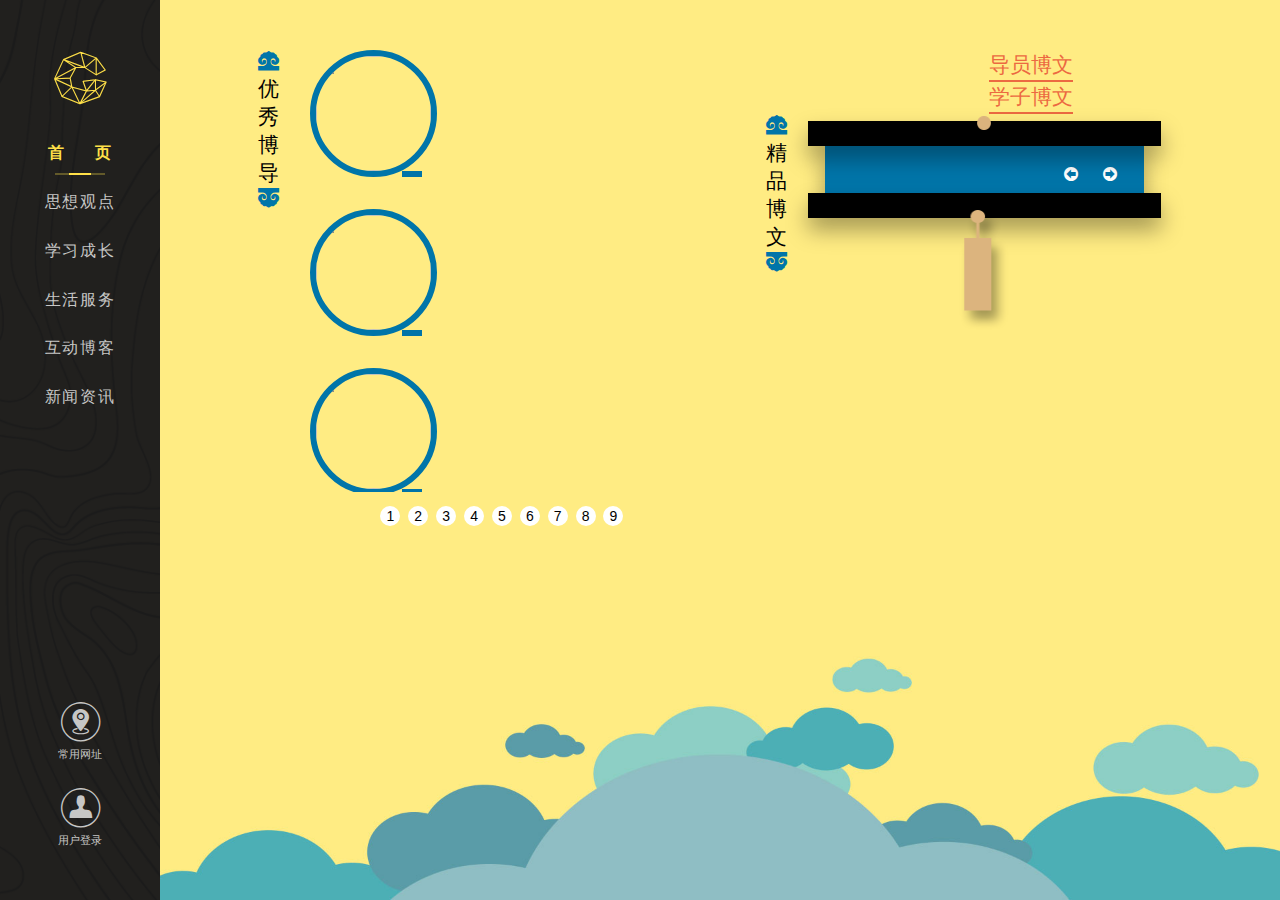
==== commit e011dc10: "fix style" ====
--- a/blog.html
+++ b/blog.html
@@ -53,14 +53,13 @@
   </div>
 
   <div class="content m-content">
-    <div class="m-main">
+    <div class="m-main clearfloat">
       <div class="m-toggle">
         <ul>
           <li>导员博文</li>
           <li>学子博文</li>
         </ul>
       </div>
-      <div class="clearfloat"></div>
       <div class="m-main-content">
         <div class="m-left">
           <div class="m-blog-title">
@@ -70,41 +69,32 @@
           </div>
           <div class="m-blog">
             <div class="m-blog-box">
-              <div class="m-blog-content">
+              <div class="m-blog-content clearfloat">
                 <div class="m-blog-info">
                   <img class="m-blog-pic" src="">
-                  <div class="m-blog-name">
-                    <!-- 苏夏 -->
-                  </div>
+                  <div class="m-blog-name"></div>
                 </div>
                 <div class="m-blog-list">
                   <ul></ul>
                 </div>
-                <div class="clearfloat"></div>
               </div>
-              <div class="m-blog-content">
+              <div class="m-blog-content clearfloat">
                 <div class="m-blog-info">
                   <img class="m-blog-pic" src="">
-                  <div class="m-blog-name">
-                    <!-- 苏夏 -->
-                  </div>
+                  <div class="m-blog-name"></div>
                 </div>
                 <div class="m-blog-list">
                   <ul></ul>
                 </div>
-                <div class="clearfloat"></div>
               </div>
-              <div class="m-blog-content">
+              <div class="m-blog-content clearfloat">
                 <div class="m-blog-info">
                   <img class="m-blog-pic" src="">
-                  <div class="m-blog-name">
-                    <!-- 苏夏 -->
-                  </div>
+                  <div class="m-blog-name"></div>
                 </div>
                 <div class="m-blog-list">
                   <ul></ul>
                 </div>
-                <div class="clearfloat"></div>
               </div>
             </div>
             <p class="m-blog-num">
@@ -143,7 +133,7 @@
             </div>
           </div>
         </div>
-        <div class="m-right">
+        <div class="m-right clearfloat">
           <div class="m-blog-title">
             <span class="icon-icon-title-up icon-color"></span>
             <span>精品博文</span>
@@ -155,25 +145,7 @@
                 <img class="m-news-cicle" src="images/idea/circle.png">
               </div>
               <div class="m-news-content">
-                <ul> 
-                  <li>改变不一定痛苦，也可能是机遇也可能是机遇</li> 
-                  <li>改变不一定痛苦，也可能是机遇也可能是机遇</li> 
-                  <li>改变不一定痛苦，也可能是机遇也可能是机遇</li> 
-                  <li>改变不一定痛苦，也可能是机遇也可能是机遇</li> 
-                  <li>改变不一定痛苦，也可能是机遇也可能是机遇</li> 
-                  <li>改变不一定痛苦，也可能是机遇也可能是机遇</li> 
-                  <li>改变不一定痛苦，也可能是机遇也可能是机遇</li> 
-                  <li>改变不一定痛苦，也可能是机遇也可能是机遇</li> 
-                  <li>改变不一定痛苦，也可能是机遇也可能是机遇</li> 
-                  <li>改变不一定痛苦，也可能是机遇也可能是机遇</li> 
-                  <li>改变不一定痛苦，也可能是机遇也可能是机遇</li> 
-                  <li>改变不一定痛苦，也可能是机遇也可能是机遇</li> 
-                  <li>改变不一定痛苦，也可能是机遇也可能是机遇</li> 
-                  <li>改变不一定痛苦，也可能是机遇也可能是机遇</li> 
-                  <li>改变不一定痛苦，也可能是机遇也可能是机遇</li> 
-                  <li>改变不一定痛苦，也可能是机遇也可能是机遇</li> 
-                  <li>改变不一定痛苦，也可能是机遇也可能是机遇</li> 
-                </ul>
+                <ul></ul>
                 <div class="m-news-page">
                   <span class="icon-icon-enter-left">&nbsp;&nbsp;&nbsp;</span>
                   <span class="icon-icon-enter-right">&nbsp;&nbsp;</span>
@@ -184,9 +156,8 @@
                 <img class="m-news-silk" src="images/idea/silk.png">
               </div>
             </div>
+          </div>
         </div>
-        </div>
-        <div class="clearfloat"></div>
       </div>
     </div>
   </div>
--- a/css/blog.css
+++ b/css/blog.css
@@ -14,8 +14,15 @@
 	float:right;
 	width:22%;
 }
+.clearfloat:after{
+    visibility: hidden;
+    display: block;
+    clear: both;
+    content: "";
+    height: 0;
+}
 .clearfloat{
-	clear:both;
+    zoom: 1;
 }
 .m-toggle ul{
 	margin:0;
@@ -124,7 +131,7 @@
 	margin:0;
 	padding:0;
 }
-.m-blog-list ul li{
+.m-blog-list ul li,.m-blog-list ul li a{
 	width:100%;
 	height:23px;
 	color:#535050;
@@ -136,7 +143,7 @@
 	overflow:hidden; 
 	cursor: pointer;
 }
-.m-blog-list ul li:hover{
+.m-blog-list ul li a:hover{
 	color:#0073A8;
 }
 .m-blog-summary{
@@ -173,6 +180,10 @@
 .m-blog-num span:hover{
 	background-color: #0073A8;
 }
+.m-blog-num span.active{
+	color: #FFF;
+	background-color: #0073A8;
+}
 .m-news{
 	position: relative;
 	width:100%;
@@ -206,18 +217,18 @@
 	margin:0;
 	list-style: disc;
 }
-.m-news-content ul li{
+.m-news-content ul li,.m-news-content ul li a{
 	width:90%;
 	color:white;
     font-size: 1rem;
-	line-height: 18px;
+	line-height: 1.5rem;
     white-space: nowrap;
     text-overflow: ellipsis;
     display: inline-block;
     overflow: hidden;
     cursor: pointer;	
 }
-.m-news-content ul li:hover{
+.m-news-content ul li a:hover{
 	color:#3BD806;
 }
 .m-news-down{
@@ -285,17 +296,17 @@
 	margin: 0;
 	padding: 0;
 }
-.m-student-list ul li{
+.m-student-list ul li,.m-student-list ul li a{
 	margin:0 8% 0 10%;
 	font-size: 1.2rem;
-	line-height: 1.7rem;
+	line-height: 20px;
 	color:#004986;
 	white-space:nowrap; 
 	text-overflow:ellipsis;
 	overflow:hidden; 
 	cursor: pointer;
 }
-.m-student-list ul li:hover{
+.m-student-list ul li a:hover{
 	color:#C84E03;
 }
 .m-box-dis{
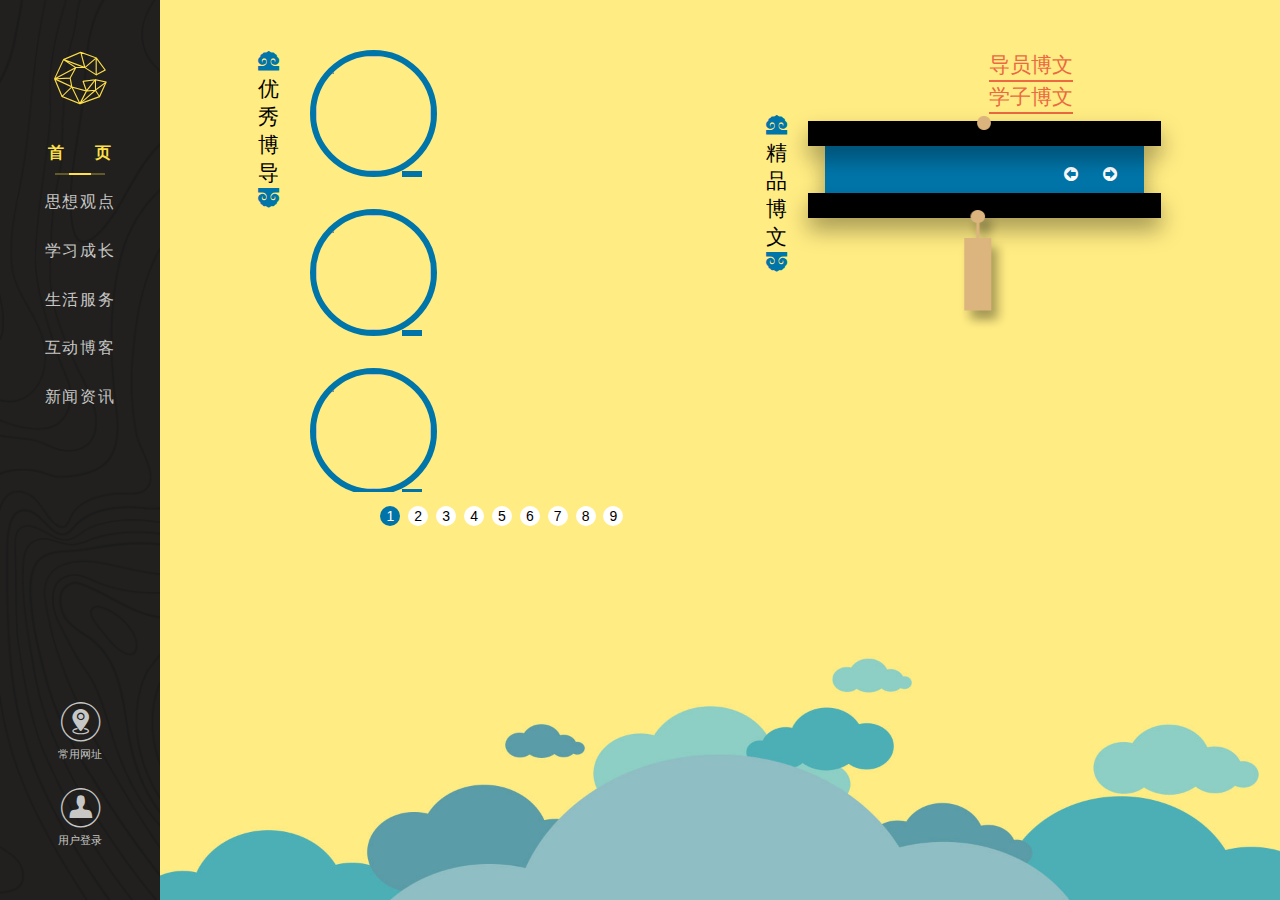
==== commit 18c7bff0: "fix bug" ====
--- a/blog.html
+++ b/blog.html
@@ -40,12 +40,10 @@
     </ul>
     <div class="nav-other">
       <a class="nav-other-one" href="special.html">
-        <!-- <img src="./images/nav/sites.png" /> -->
         <span class="icon-icon-nav" id="other-icon"></span>
         <span>常用网址</span>
       </a>
       <a class="nav-other-one" href="#">
-       <!--  <img src="./images/nav/user-login.png"/> -->
         <span class="icon-icon-user" id="other-icon"></span>
         <span>用户登录</span>
       </a>
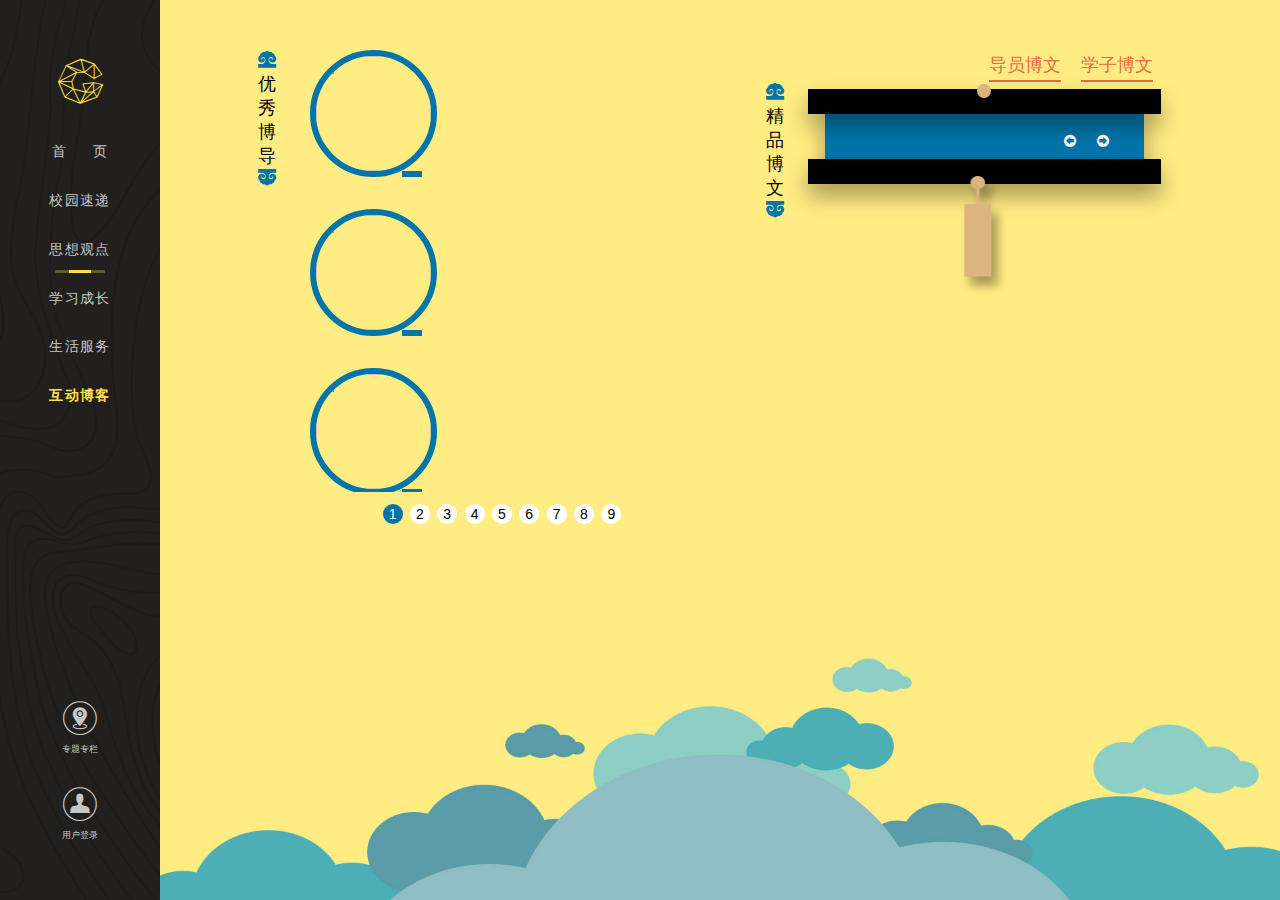
==== commit 39bceb46: "fix style" ====
--- a/blog.html
+++ b/blog.html
@@ -23,32 +23,36 @@
 <body>
   <div class="nav">
     <div class="nav-logo">
-      <a class="logo" href="#">
-        <span class="icon-icon-logo" class="transition"></span>
-      </a>
+        <a class="logo" href="#">
+            <!-- <img src="./images/nav/logo.png"> -->
+            <span class="icon-icon-logo" class="transition"></span>
+        </a>
     </div>
     <ul>
-      <li>
-        <a href="index.html" id="active">首&nbsp;&nbsp;&nbsp;&nbsp;&nbsp;页</a>
-        <span><span></span></span>
-      </li>
-      <li><a href="idea.html">思想观点</a></li>
-      <li><a href="study.html">学习成长</a></li>
-      <li><a href="service.html">生活服务</a></li>
-      <li><a href="blog.html">互动博客</a></li>
-      <li><a href="info.html">新闻资讯</a></li>
+        <li>
+            <a href="index.html">首&nbsp;&nbsp;&nbsp;&nbsp;&nbsp;页</a>
+        </li>
+        <li><a href="info.html">校园速递</a></li>
+        <li><a href="idea.html">思想观点</a><span><span></span></span>
+        </li>
+        <li><a href="study.html">学习成长</a></li>
+        <li><a href="service.html">生活服务</a></li>
+        <li><a href="blog.html" id="active">互动博客</a></li>
+        
     </ul>
     <div class="nav-other">
-      <a class="nav-other-one" href="special.html">
-        <span class="icon-icon-nav" id="other-icon"></span>
-        <span>常用网址</span>
-      </a>
-      <a class="nav-other-one" href="#">
-        <span class="icon-icon-user" id="other-icon"></span>
-        <span>用户登录</span>
-      </a>
+        <a class="nav-other-one" href="special.html">
+            <!-- <img src="./images/nav/sites.png" /> -->
+            <span class="icon-icon-nav" id="other-icon"></span>
+            <span>专题专栏</span>
+        </a>
+        <a class="nav-other-one" href="login.html">
+            <!--  <img src="./images/nav/user-login.png"/> -->
+            <span class="icon-icon-user" id="other-icon"></span>
+            <span>用户登录</span>
+        </a>
     </div>
-  </div>
+</div>
 
   <div class="content m-content">
     <div class="m-main clearfloat">
--- a/css/font.css
+++ b/css/font.css
@@ -1,9 +1,9 @@
-/*
+
 @author susan
 @time 2015.10.11
 @des mly hfut
 */
-html {font-size:10px}
+html {font-size:12px}
 
 /*width query*/
 @media screen and (min-width:1020px) and (max-width:1199px) {
@@ -68,7 +68,7 @@
 
 /*height query*/
 
-@media screen and (min-height:0px) and (max-height:719px) {
+/*@media screen and (min-height:0px) and (max-height:719px) {
     html {
         font-size: 10px
     }
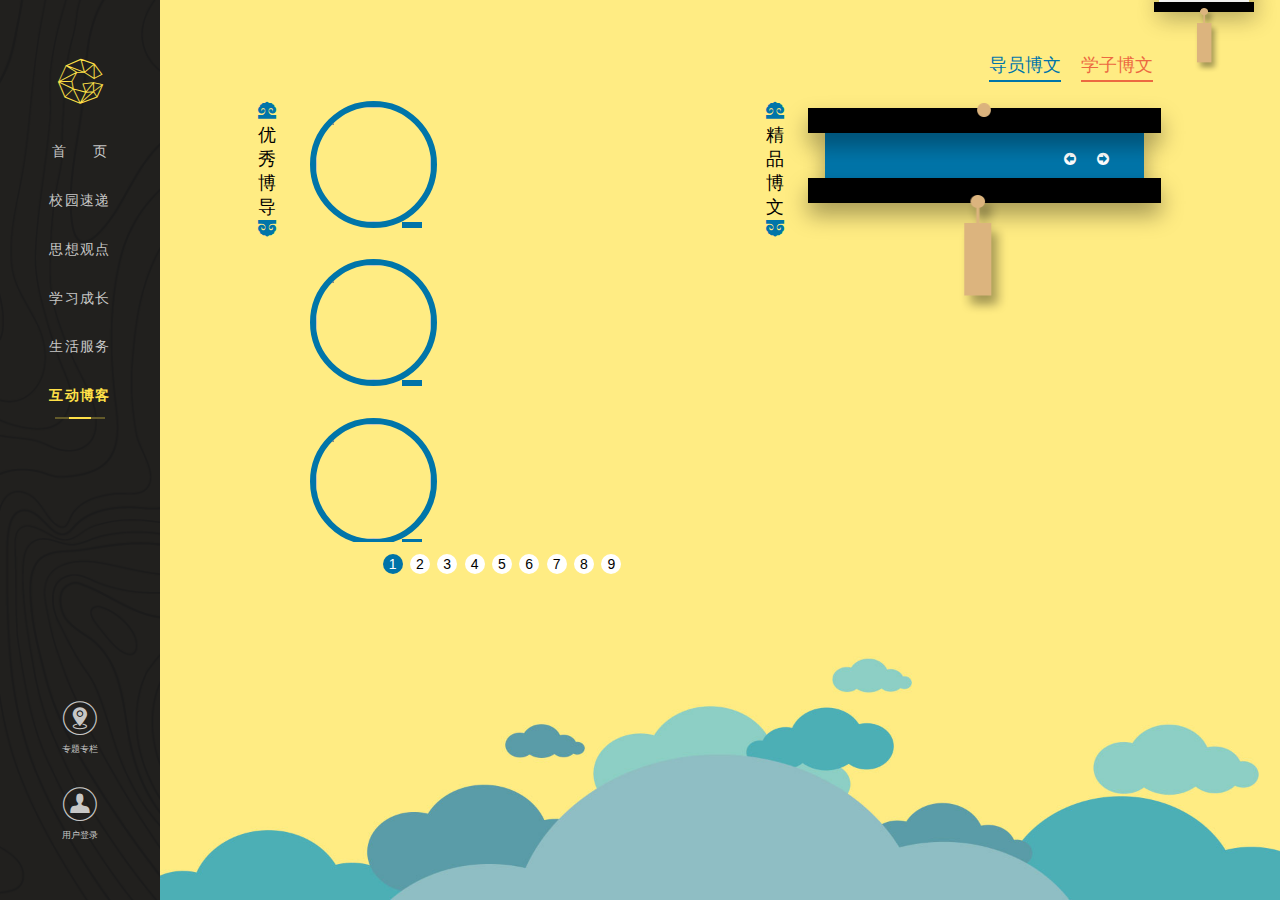
==== commit 6995c9da: "fix css" ====
--- a/blog.html
+++ b/blog.html
@@ -30,14 +30,13 @@
     </div>
     <ul>
         <li>
-            <a href="index.html">首&nbsp;&nbsp;&nbsp;&nbsp;&nbsp;页</a>
+            <a href="newindex.html">首&nbsp;&nbsp;&nbsp;&nbsp;&nbsp;页</a>
         </li>
         <li><a href="info.html">校园速递</a></li>
-        <li><a href="idea.html">思想观点</a><span><span></span></span>
-        </li>
+        <li><a href="idea.html">思想观点</a></li>
         <li><a href="study.html">学习成长</a></li>
         <li><a href="service.html">生活服务</a></li>
-        <li><a href="blog.html" id="active">互动博客</a></li>
+        <li><a href="blog.html" id="active">互动博客</a><span><span></span></span></li>
         
     </ul>
     <div class="nav-other">
@@ -166,4 +165,5 @@
 </body>
 <script src="./js/jquery-1.11.3.min.js"></script>
 <script src="js/blog.js"></script>
+<script src="./js/pulldown.yu.js"></script>
 </html>--- a/css/style.css
+++ b/css/style.css
@@ -1,10 +1,10 @@
 @font-face {
 	font-family: 'icomoon';
-	src:url('fonts/icomoon.eot?iumcha');
-	src:url('fonts/icomoon.eot?iumcha#iefix') format('embedded-opentype'),
-		url('fonts/icomoon.ttf?iumcha') format('truetype'),
-		url('fonts/icomoon.woff?iumcha') format('woff'),
-		url('fonts/icomoon.svg?iumcha#icomoon') format('svg');
+	src:url('fonts/icomoon.eot?oh8coo');
+	src:url('fonts/icomoon.eot?oh8coo#iefix') format('embedded-opentype'),
+		url('fonts/icomoon.ttf?oh8coo') format('truetype'),
+		url('fonts/icomoon.woff?oh8coo') format('woff'),
+		url('fonts/icomoon.svg?oh8coo#icomoon') format('svg');
 	font-weight: normal;
 	font-style: normal;
 }
@@ -23,6 +23,15 @@
 	-moz-osx-font-smoothing: grayscale;
 }
 
+.icon-redstar:before {
+	content: "\e900";
+}
+.icon-mingliyuan:before {
+	content: "\e901";
+}
+.icon-music:before {
+	content: "\e814";
+}
 .icon-wave-bg:before {
 	content: "\e813";
 }
@@ -31,6 +40,15 @@
 }
 .icon-icon-arrow:before {
 	content: "\e838";
+}
+.icon-usb:before {
+	content: "\e815";
+}
+.icon-book:before {
+	content: "\e816";
+}
+.icon-brush:before {
+	content: "\e817";
 }
 .icon-icon-enter-left:before {
 	content: "\e80c";
--- a/css/blog.css
+++ b/css/blog.css
@@ -33,17 +33,22 @@
 	float:left;
 	height:100%;
 	margin:0 5%;
-	font-size: 1.5rem;
+	font-size: 1.5em;
 	line-height: 30px;
 	color:#ec6941;
 	cursor: pointer;
 	border-bottom:2px solid #ec6941;
+}
+.m-toggle .m-toggle-active{
+	color:#0075a9;
+	border-bottom:2px solid #0075a9;
 }
 .m-toggle ul li:hover{
 	color:#0075a9;
 	border-bottom:2px solid #0075a9;
 }
 .m-main-content{
+	float:left;
 	width:100%;
 	margin-top:2%;
 	/*background-color: red;*/
@@ -66,7 +71,7 @@
 	float:left;
 	width:5%;
 	height:100%;
-	font-size: 1.5rem;
+	font-size: 1.5em;
 	/*font-weight: bold;*/
 	display: inline-block;
 }
@@ -135,8 +140,8 @@
 	width:100%;
 	height:23px;
 	color:#535050;
-	font-size: 1rem;
-	line-height: 2rem;
+	font-size: 1em;
+	line-height: 2em;
 	white-space:nowrap; 
 	text-overflow:ellipsis;
 	display: inline-block;
@@ -148,8 +153,8 @@
 }
 .m-blog-summary{
 	width:75%;
-	font-size: 1rem;
-	line-height: 1rem;
+	font-size: 1em;
+	line-height: 1em;
 	white-space:nowrap; 
 	text-overflow:ellipsis;
 	display: inline-block;
@@ -220,8 +225,8 @@
 .m-news-content ul li,.m-news-content ul li a{
 	width:90%;
 	color:white;
-    font-size: 1rem;
-	line-height: 1.5rem;
+    font-size: 1em;
+	line-height: 1.5em;
     white-space: nowrap;
     text-overflow: ellipsis;
     display: inline-block;
@@ -229,7 +234,7 @@
     cursor: pointer;	
 }
 .m-news-content ul li a:hover{
-	color:#3BD806;
+	color:#FFEC83;
 }
 .m-news-down{
 	position: relative;	
@@ -298,7 +303,7 @@
 }
 .m-student-list ul li,.m-student-list ul li a{
 	margin:0 8% 0 10%;
-	font-size: 1.2rem;
+	font-size: 1.2em;
 	line-height: 20px;
 	color:#004986;
 	white-space:nowrap; 
